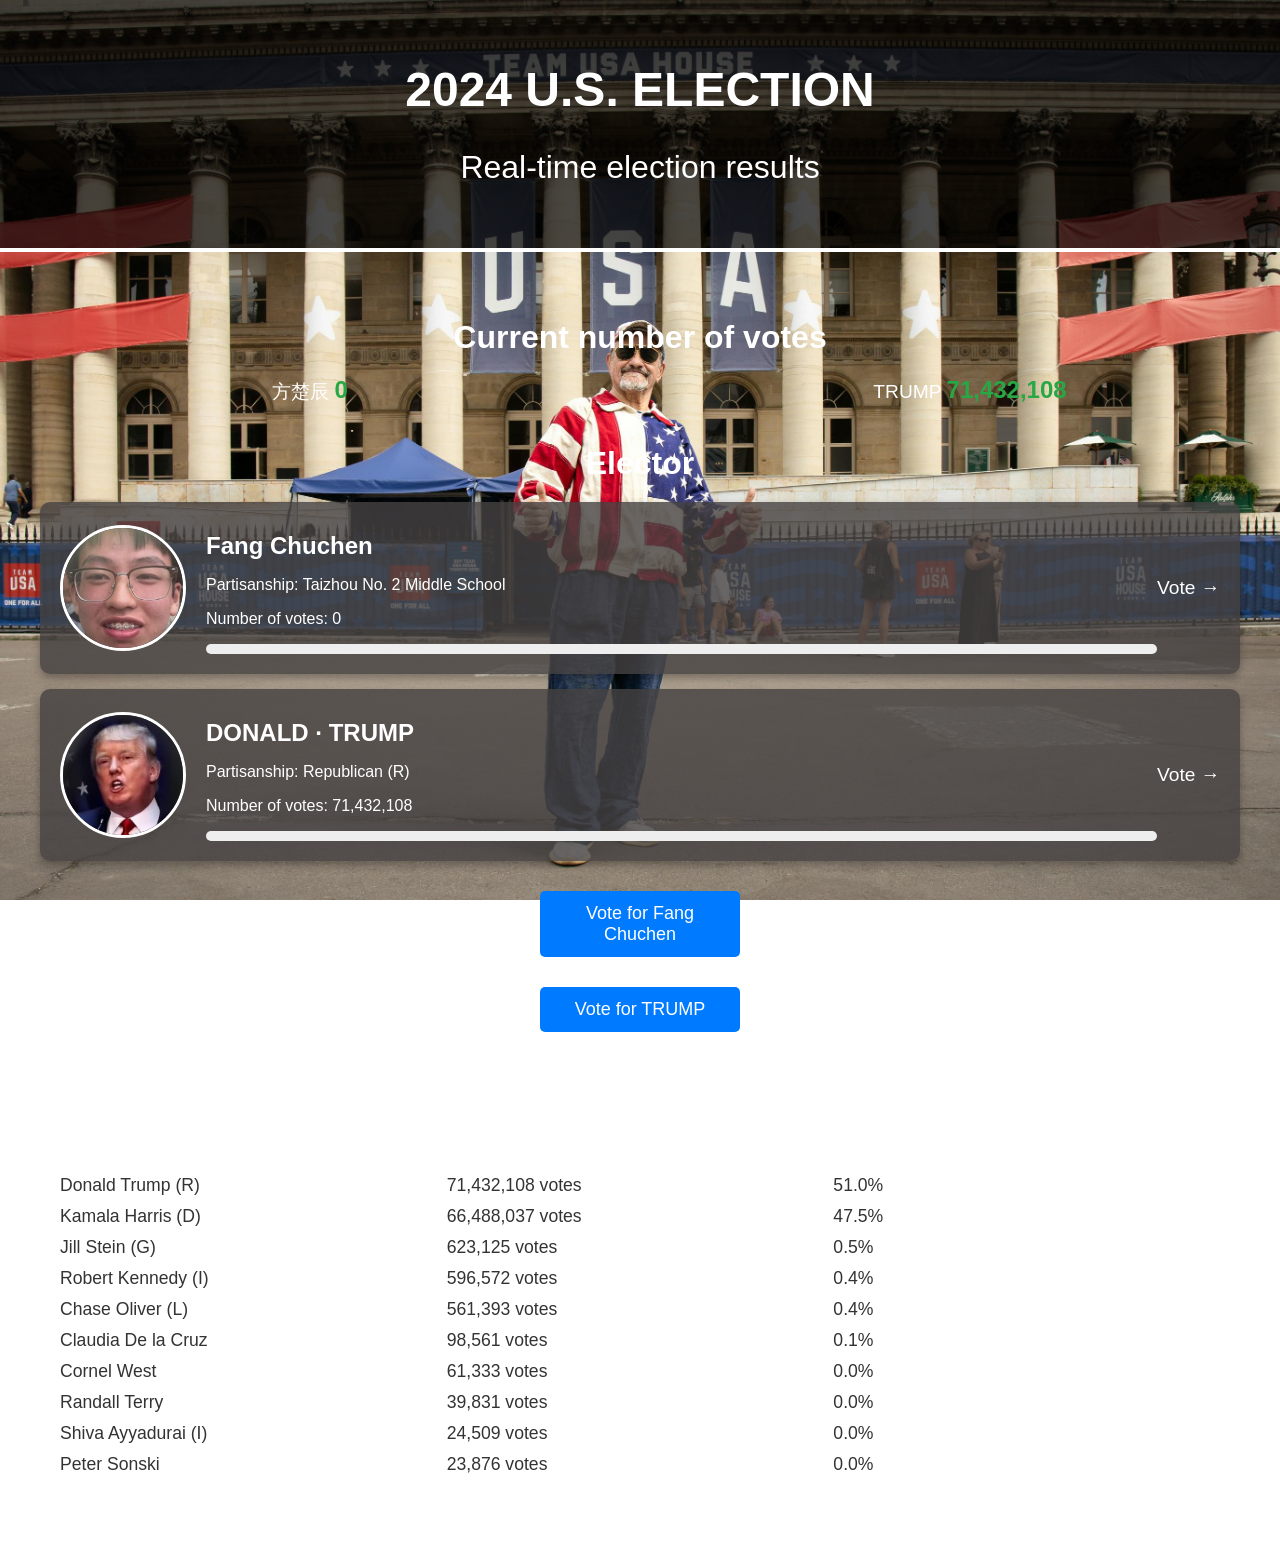
==== index.html @ 3ced4bbb "Add files via upload" ====
<!DOCTYPE html>
<html lang="en">
<head>
    <meta charset="UTF-8">
    <meta name="viewport" content="width=device-width, initial-scale=1.0">
    <title>2024 U.S. Election</title>
    <link rel="stylesheet" href="styles.css">
</head>
<body>
    <header>
        <h1>2024 U.S. Election</h1>
        <p>Real-time election results</p>
    </header>
    <main>
        <!-- 票数比拼部分 -->
        <section id="vote-comparison">
            <div class="vote-status">
                <h2>Current number of votes</h2>
                <div class="vote-bar">
                    <div class="vote-bar-candidate">
                        <span>方楚辰</span>
                        <span class="vote-count" id="votes1">0</span>
                    </div>
                    <div class="vote-bar-candidate">
                        <span>TRUMP</span>
                        <span class="vote-count" id="votes2">71,432,108</span>
                    </div>
                </div>
            </div>
        </section>

        <section id="candidates">
            <h2>Elector</h2>
            <ul>
                <li class="candidate" id="candidate1">
                    <img src="images/candidate1.jpg" alt="方楚辰">
                    <div class="candidate-info">
                        <h3>Fang Chuchen</h3>
                        <p>Partisanship: Taizhou No. 2 Middle School</p>
                        <p>Number of votes:  <span id="candidateVotes1">0</span></p>
                        <div class="progress-bar" id="progressBar1"></div>
                    </div>
                    <span class="vote-label" data-candidate-id="1">Vote →</span>
                </li>
        
                <li class="candidate" id="candidate2">
                    <img src="images/candidate2.jpg" alt="DONALD · TRUMP">
                    <div class="candidate-info">
                        <h3>DONALD · TRUMP</h3>
                        <p>Partisanship: Republican (R)</p>
                        <p>Number of votes:  <span id="candidateVotes2">71,432,108</span></p>
                        <div class="progress-bar" id="progressBar2"></div>
                    </div>
                    <span class="vote-label" data-candidate-id="2">Vote →</span>
                </li>
            </ul>
        </section>
        

        <button id="voteButton1">Vote for Fang Chuchen</button>            <button id="voteButton2">Vote for TRUMP</button>


        <!-- 热门投票部分 -->
        <section id="other-votes">
            <h2>Popular Polls</h2>
            <div class="vote-item">
                <span>Donald Trump (R)</span>
                <span>71,432,108 votes</span>
                <span>51.0%</span>
            </div>
            <div class="vote-item">
                <span>Kamala Harris (D)</span>
                <span>66,488,037 votes</span>
                <span>47.5%</span>
            </div>
            <div class="vote-item">
                <span>Jill Stein (G)</span>
                <span>623,125 votes</span>
                <span>0.5%</span>
            </div>
            <div class="vote-item">
                <span>Robert Kennedy (I)</span>
                <span>596,572 votes</span>
                <span>0.4%</span>
            </div>
            <div class="vote-item">
                <span>Chase Oliver (L)</span>
                <span>561,393 votes</span>
                <span>0.4%</span>
            </div>
            <div class="vote-item">
                <span>Claudia De la Cruz</span>
                <span>98,561 votes</span>
                <span>0.1%</span>
            </div>
            <div class="vote-item">
                <span>Cornel West</span>
                <span>61,333 votes</span>
                <span>0.0%</span>
            </div>
            <div class="vote-item">
                <span>Randall Terry</span>
                <span>39,831 votes</span>
                <span>0.0%</span>
            </div>
            <div class="vote-item">
                <span>Shiva Ayyadurai (I)</span>
                <span>24,509 votes</span>
                <span>0.0%</span>
            </div>
            <div class="vote-item">
                <span>Peter Sonski</span>
                <span>23,876 votes</span>
                <span>0.0%</span>
            </div>
            <!-- 更多投票 -->
        </section>
    </main>
    <script src="script.js"></script>
</body>
</html>
---- styles.css ----
/* 全局样式 */
body {
    font-family: 'Arial', sans-serif;
    background: url('images/election-background.jpg') no-repeat center center fixed;
    background-size: cover;
    margin: 0;
    padding: 0;
    color: #fff;
}

header {
    background-color: rgba(0, 0, 0, 0.7);
    color: #fff;
    padding: 30px 0;
    text-align: center;
    font-size: 2rem;
    border-bottom: 4px solid #fff;
}

h1 {
    font-size: 3rem;
    font-weight: bold;
    text-transform: uppercase;
}

main {
    padding: 40px;
    text-align: center;
    font-size: 1.2rem;
}

h2 {
    font-size: 2rem;
    margin-bottom: 20px;
}

/* 票数比拼部分 */
#vote-comparison {
    margin-bottom: 40px;
}

.vote-bar {
    display: flex;
    justify-content: space-between;
    margin-top: 20px;
}

.vote-bar-candidate {
    width: 45%;
    text-align: center;
}

.vote-count {
    font-size: 1.5rem;
    font-weight: bold;
    color: #28a745;
}

/* 候选人列表 */
#candidates ul {
    list-style-type: none;
    padding: 0;
}

.candidate {
    display: flex;
    align-items: center;
    background-color: rgba(69, 66, 66, 0.8);
    margin: 15px 0;
    padding: 20px;
    border-radius: 10px;
    box-shadow: 0 4px 8px rgba(0, 0, 0, 0.3);
    transition: transform 0.3s ease;
}

.candidate:hover {
    transform: scale(1.05);
}

.candidate img {
    width: 120px;
    height: 120px;
    border-radius: 50%;
    object-fit: cover;
    border: 3px solid #fff;
    margin-right: 20px;
}

.candidate-info {
    flex: 1;
    text-align: left;
}

.candidate-info h3 {
    font-size: 1.5rem;
    margin: 10px 0;
}

.candidate-info p {
    font-size: 1rem;
}

/* 投票进度条样式 */
.progress-bar {
    width: 100%;
    height: 10px;
    background-color: #eee;
    margin-top: 10px;
    border-radius: 5px;
}

.progress-bar > div {
    height: 100%;
    background-color: #28a745; /* 绿色进度 */
    border-radius: 5px;
}

/* 按钮样式 */
button {
    display: block;
    width: 200px;
    margin: 30px auto;
    padding: 12px;
    background-color: #007bff;
    color: #fff;
    border: none;
    border-radius: 5px;
    font-size: 18px;
    cursor: pointer;
    transition: background-color 0.3s;
}

button:hover {
    background-color: #0056b3;
}

button:active {
    transform: scale(0.95);
}

/* 热门投票部分 */
#other-votes {
    margin-top: 40px;
    background-color: rgba(255, 255, 255, 0.8);
    padding: 20px;
    border-radius: 10px;
}

.vote-item {
    display: flex;
    justify-content: space-between;
    margin-bottom: 10px;
    font-size: 1.1rem;
}

.vote-item span {
    flex: 1;
    text-align: left;
    color: #333;
}
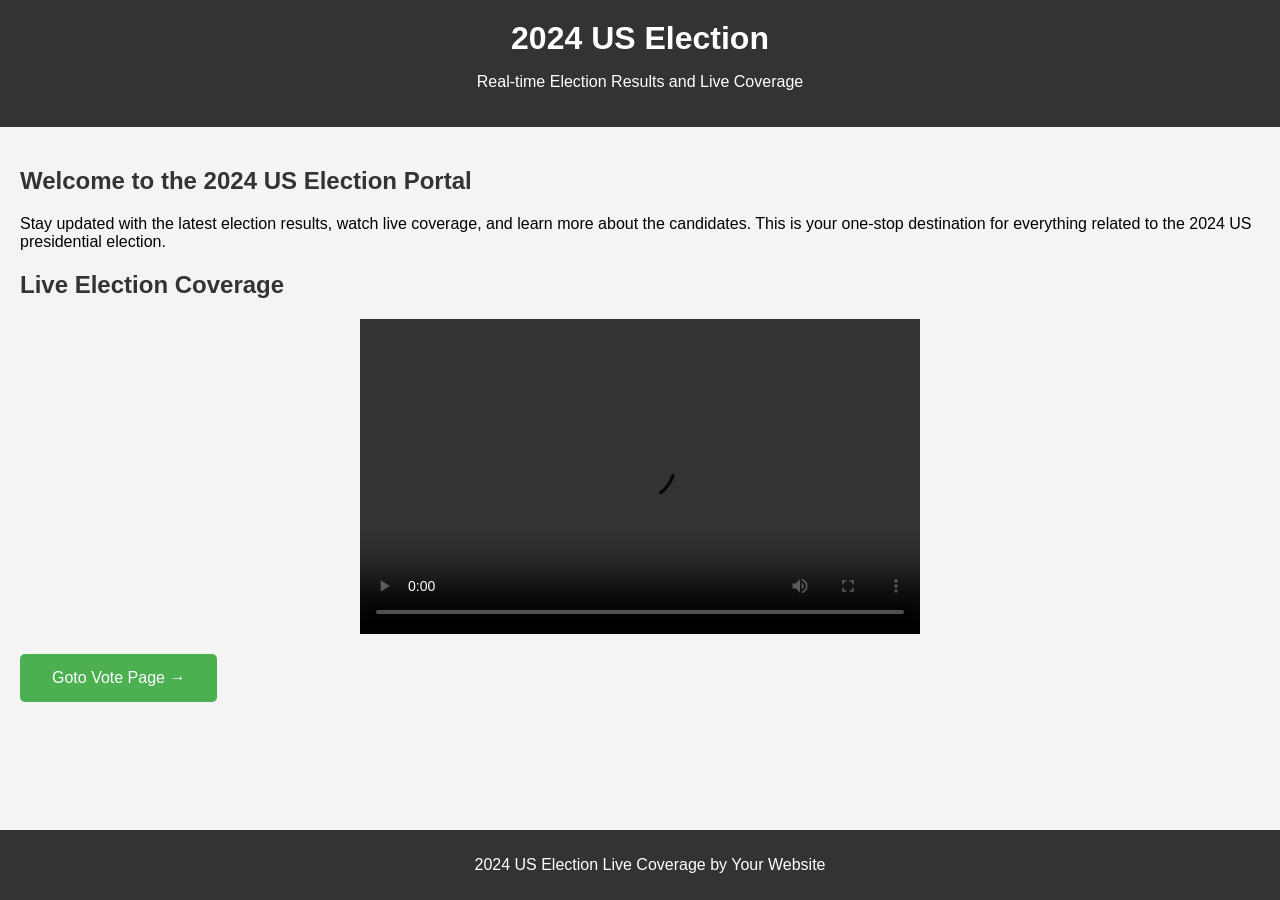
==== commit 172496db: "Update and rename index2.html to index.html" ====
--- a/index.html
+++ b/index.html
@@ -3,119 +3,40 @@
 <head>
     <meta charset="UTF-8">
     <meta name="viewport" content="width=device-width, initial-scale=1.0">
-    <title>2024 U.S. Election</title>
-    <link rel="stylesheet" href="styles.css">
+    <title>2024 US Election Live</title>
+    <link rel="stylesheet" href="styles2.css">
 </head>
 <body>
     <header>
-        <h1>2024 U.S. Election</h1>
-        <p>Real-time election results</p>
+        <h1>2024 US Election</h1>
+        <p>Real-time Election Results and Live Coverage</p>
     </header>
+    
     <main>
-        <!-- 票数比拼部分 -->
-        <section id="vote-comparison">
-            <div class="vote-status">
-                <h2>Current number of votes</h2>
-                <div class="vote-bar">
-                    <div class="vote-bar-candidate">
-                        <span>方楚辰</span>
-                        <span class="vote-count" id="votes1">0</span>
-                    </div>
-                    <div class="vote-bar-candidate">
-                        <span>TRUMP</span>
-                        <span class="vote-count" id="votes2">71,432,108</span>
-                    </div>
-                </div>
+        <section id="intro">
+            <h2>Welcome to the 2024 US Election Portal</h2>
+            <p>Stay updated with the latest election results, watch live coverage, and learn more about the candidates. This is your one-stop destination for everything related to the 2024 US presidential election.</p>
+        </section>
+
+        <section id="live-video">
+            <h2>Live Election Coverage</h2>
+            <div class="video-container">
+                <!-- Local video file -->
+                <video width="560" height="315" controls>
+                    <source src="video/video.mp4" type="video/mp4">
+                    Your browser does not support the video tag.
+                </video>
             </div>
         </section>
 
-        <section id="candidates">
-            <h2>Elector</h2>
-            <ul>
-                <li class="candidate" id="candidate1">
-                    <img src="images/candidate1.jpg" alt="方楚辰">
-                    <div class="candidate-info">
-                        <h3>Fang Chuchen</h3>
-                        <p>Partisanship: Taizhou No. 2 Middle School</p>
-                        <p>Number of votes:  <span id="candidateVotes1">0</span></p>
-                        <div class="progress-bar" id="progressBar1"></div>
-                    </div>
-                    <span class="vote-label" data-candidate-id="1">Vote →</span>
-                </li>
-        
-                <li class="candidate" id="candidate2">
-                    <img src="images/candidate2.jpg" alt="DONALD · TRUMP">
-                    <div class="candidate-info">
-                        <h3>DONALD · TRUMP</h3>
-                        <p>Partisanship: Republican (R)</p>
-                        <p>Number of votes:  <span id="candidateVotes2">71,432,108</span></p>
-                        <div class="progress-bar" id="progressBar2"></div>
-                    </div>
-                    <span class="vote-label" data-candidate-id="2">Vote →</span>
-                </li>
-            </ul>
-        </section>
-        
-
-        <button id="voteButton1">Vote for Fang Chuchen</button>            <button id="voteButton2">Vote for TRUMP</button>
-
-
-        <!-- 热门投票部分 -->
-        <section id="other-votes">
-            <h2>Popular Polls</h2>
-            <div class="vote-item">
-                <span>Donald Trump (R)</span>
-                <span>71,432,108 votes</span>
-                <span>51.0%</span>
-            </div>
-            <div class="vote-item">
-                <span>Kamala Harris (D)</span>
-                <span>66,488,037 votes</span>
-                <span>47.5%</span>
-            </div>
-            <div class="vote-item">
-                <span>Jill Stein (G)</span>
-                <span>623,125 votes</span>
-                <span>0.5%</span>
-            </div>
-            <div class="vote-item">
-                <span>Robert Kennedy (I)</span>
-                <span>596,572 votes</span>
-                <span>0.4%</span>
-            </div>
-            <div class="vote-item">
-                <span>Chase Oliver (L)</span>
-                <span>561,393 votes</span>
-                <span>0.4%</span>
-            </div>
-            <div class="vote-item">
-                <span>Claudia De la Cruz</span>
-                <span>98,561 votes</span>
-                <span>0.1%</span>
-            </div>
-            <div class="vote-item">
-                <span>Cornel West</span>
-                <span>61,333 votes</span>
-                <span>0.0%</span>
-            </div>
-            <div class="vote-item">
-                <span>Randall Terry</span>
-                <span>39,831 votes</span>
-                <span>0.0%</span>
-            </div>
-            <div class="vote-item">
-                <span>Shiva Ayyadurai (I)</span>
-                <span>24,509 votes</span>
-                <span>0.0%</span>
-            </div>
-            <div class="vote-item">
-                <span>Peter Sonski</span>
-                <span>23,876 votes</span>
-                <span>0.0%</span>
-            </div>
-            <!-- 更多投票 -->
+        <!-- Button to go to the vote page -->
+        <section id="goto-vote">
+            <button class="goto-button" onclick="window.location.href='index2.html';">Goto Vote Page →</button>
         </section>
     </main>
-    <script src="script.js"></script>
+
+    <footer>
+        <p>2024 US Election Live Coverage by Your Website</p>
+    </footer>
 </body>
 </html>
--- a/styles2.css
+++ b/styles2.css
@@ -0,0 +1,60 @@
+body {
+    font-family: Arial, sans-serif;
+    margin: 0;
+    padding: 0;
+    background-color: #f4f4f4;
+}
+
+header {
+    background-color: #333;
+    color: white;
+    text-align: center;
+    padding: 20px;
+}
+
+header h1 {
+    margin: 0;
+}
+
+main {
+    padding: 20px;
+}
+
+h2 {
+    color: #333;
+}
+
+#live-video .video-container {
+    display: flex;
+    justify-content: center;
+    margin-top: 20px;
+}
+
+footer {
+    background-color: #333;
+    color: white;
+    text-align: center;
+    padding: 10px;
+    position: absolute;
+    bottom: 0;
+    width: 100%;
+}
+
+.goto-button {
+    background-color: #4CAF50;
+    color: white;
+    padding: 15px 32px;
+    text-align: center;
+    text-decoration: none;
+    display: inline-block;
+    font-size: 16px;
+    margin: 20px 0;
+    border-radius: 5px;
+    border: none;
+    cursor: pointer;
+    transition: background-color 0.3s ease;
+}
+
+.goto-button:hover {
+    background-color: #45a049;
+}
